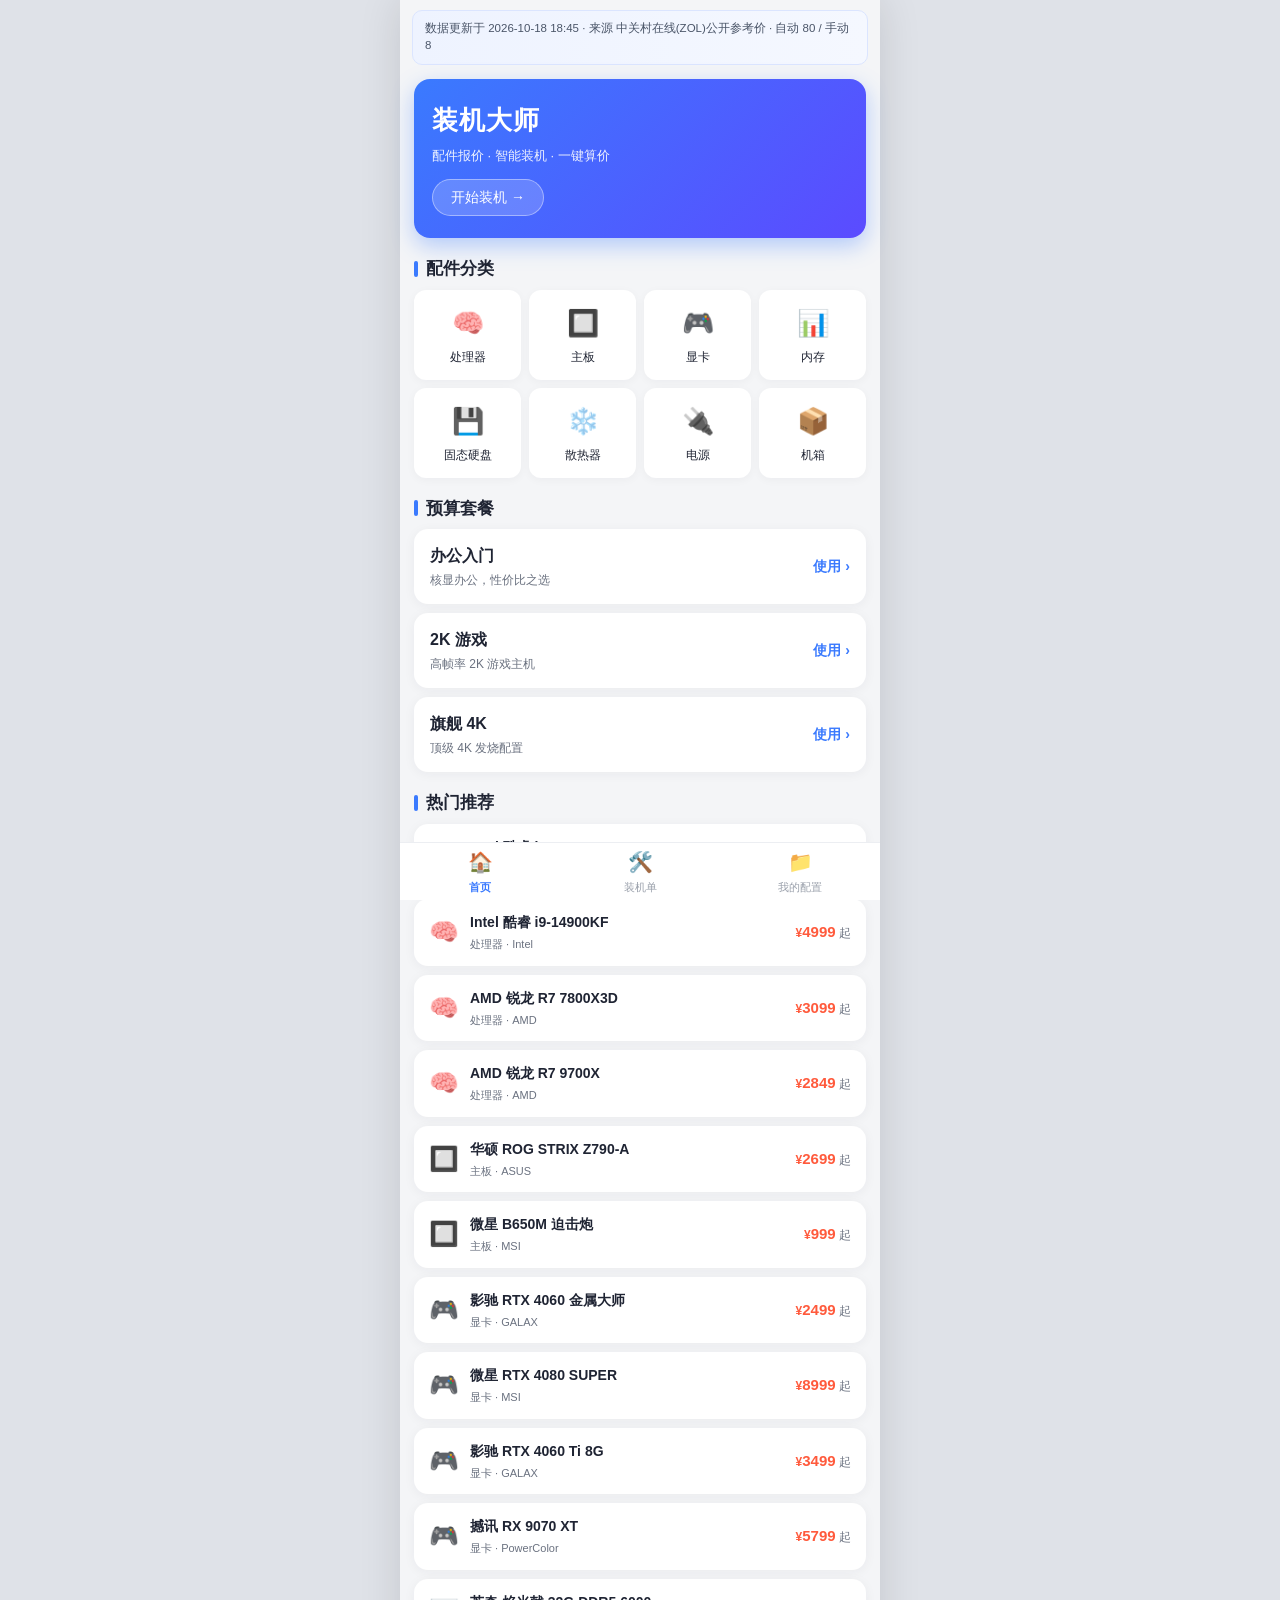
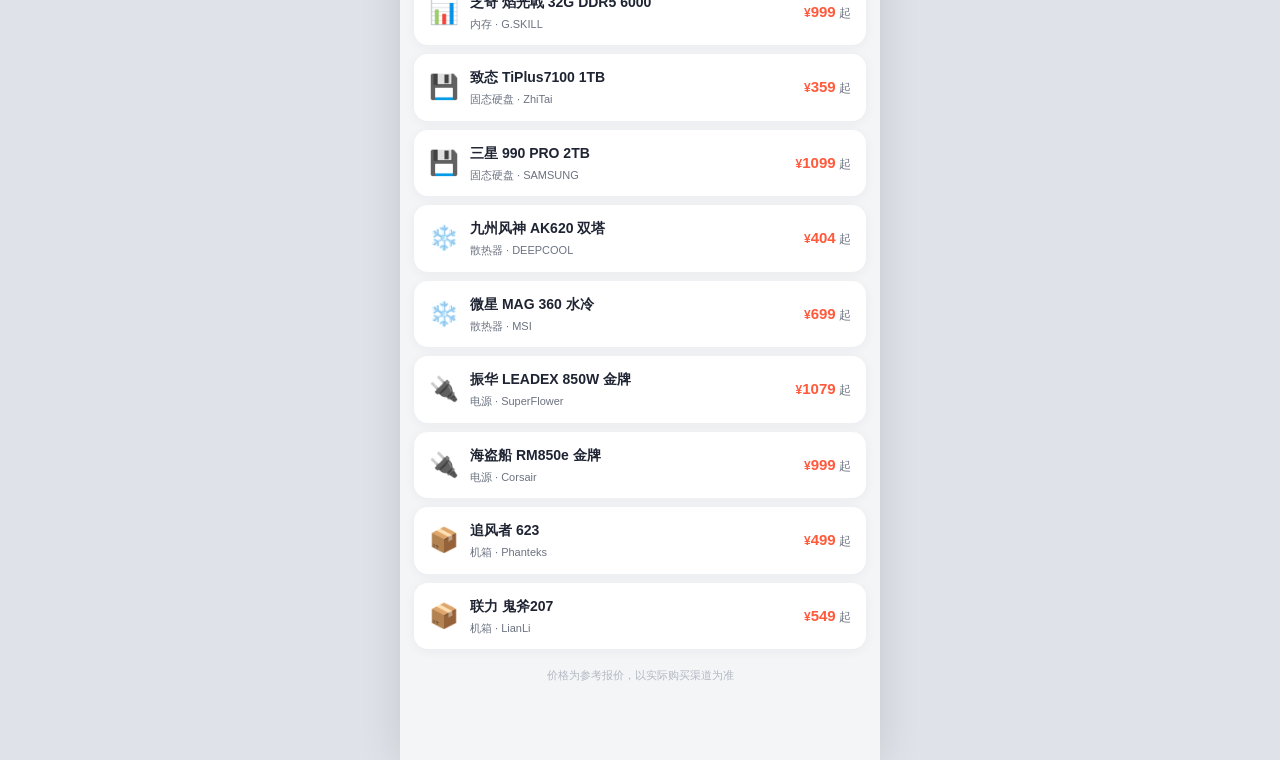
==== web/zjds/snapshot/index.html @ 1dfddd3e "feat: add isolated snapshot sub-site under /zjds/snapshot/" ====
<!DOCTYPE html>
<html lang="zh-CN">
<head>
  <meta charset="UTF-8" />
  <meta name="viewport" content="width=device-width, initial-scale=1.0, maximum-scale=1.0, user-scalable=no, viewport-fit=cover" />
  <meta http-equiv="Cache-Control" content="no-cache, no-store, must-revalidate" />
  <meta http-equiv="Pragma" content="no-cache" />
  <meta http-equiv="Expires" content="0" />
  <meta name="theme-color" content="#1f2433" />
  <title>装机大师 · 配件报价与智能装机</title>
  <meta name="description" content="装机大师 - 电脑配件报价与智能装机单。88 款 CPU/显卡/主板/内存等配件参考价，自动算总价、估算功耗、校验插槽与电源兼容性。" />
  <meta property="og:title" content="装机大师 · 配件报价与智能装机" />
  <meta property="og:description" content="88 款 PC 配件参考价 · 自动算总价 · 功耗估算 · 兼容性校验" />
  <meta property="og:type" content="website" />
  <meta property="og:image" content="cover.png" />
  <meta name="twitter:card" content="summary_large_image" />
  <link rel="stylesheet" href="style.css" />
</head>
<body>
  <div id="phone">
    <main id="view"></main>

    <!-- 底部 Tab -->
    <nav id="tabbar">
      <div class="tab" data-action="tab:home"><span class="tab-ico">🏠</span><span class="tab-tx">首页</span></div>
      <div class="tab" data-action="tab:build"><span class="tab-ico">🛠️</span><span class="tab-tx">装机单</span></div>
      <div class="tab" data-action="tab:mine"><span class="tab-ico">📁</span><span class="tab-tx">我的配置</span></div>
    </nav>
  </div>

  <!-- 选件弹层 -->
  <div id="sheet" class="sheet-mask hidden">
    <div class="sheet">
      <div class="sheet-head">
        <span id="sheet-title">选择配件</span>
        <span class="sheet-close" data-action="sheet:close">✕</span>
      </div>
      <div id="sheet-list" class="sheet-list"></div>
    </div>
  </div>

  <div id="toast" class="toast hidden"></div>

  <!-- 手动维护价编辑器 -->
  <div id="editor" class="editor-mask hidden">
    <div class="editor">
      <div class="editor-head">
        <span id="editor-title">手动维护价</span>
        <span class="editor-close" data-action="editor:close">✕</span>
      </div>
      <div id="editor-body" class="editor-body"></div>
    </div>
  </div>

  <script src="data.js"></script>
  <script src="app.js"></script>
</body>
</html>
---- web/zjds/snapshot/style.css ----
:root {
  --primary: #3a7afe;
  --primary-dark: #2b5fe0;
  --bg: #f4f5f7;
  --card: #ffffff;
  --text: #1f2433;
  --text-sub: #6b7280;
  --price: #ff5a3c;
  --ok: #18a058;
  --warn: #f0a020;
  --bad: #e54848;
  --line: #eceef2;
  --tab-h: 58px;
}
* { box-sizing: border-box; -webkit-tap-highlight-color: transparent; }
html, body { margin: 0; padding: 0; }
body {
  background: #dfe2e8;
  color: var(--text);
  font-family: -apple-system, BlinkMacSystemFont, "PingFang SC", "Helvetica Neue", Helvetica, sans-serif;
  font-size: 15px;
  line-height: 1.5;
}
#phone {
  max-width: 480px;
  margin: 0 auto;
  min-height: 100vh;
  background: var(--bg);
  position: relative;
  display: flex;
  flex-direction: column;
  box-shadow: 0 0 40px rgba(0,0,0,0.12);
}
#view { flex: 1; padding-bottom: calc(var(--tab-h) + env(safe-area-inset-bottom)); }
button { font-family: inherit; }

/* ---------- 通用 ---------- */
.card { background: var(--card); border-radius: 14px; box-shadow: 0 2px 12px rgba(31,36,51,0.05); }
.price { color: var(--price); font-weight: 700; }
.price-symbol { font-size: 12px; }
.price-unit { font-size: 12px; color: var(--text-sub); font-weight: 400; }
.tag { display: inline-block; padding: 2px 9px; border-radius: 999px; font-size: 11px; background: #eef3ff; color: var(--primary); margin-right: 6px; }
.tag.gray { background: #f0f1f4; color: var(--text-sub); }
.tag.ok { background: #e7f7ee; color: var(--ok); }
.tag.warn { background: #fdf3e3; color: var(--warn); }
.tag.bad { background: #fdecec; color: var(--bad); }
.section-title { font-size: 17px; font-weight: 800; margin: 18px 14px 8px; display: flex; align-items: center; }
.section-title::before { content: ""; width: 4px; height: 16px; background: var(--primary); border-radius: 3px; margin-right: 8px; }
.hidden { display: none !important; }

/* ---------- 首页 ---------- */
.hero { margin: 14px; padding: 22px 18px; border-radius: 16px; background: linear-gradient(135deg, #3a7afe, #5b4bff); color: #fff; box-shadow: 0 8px 22px rgba(58,122,254,0.35); }
.hero-title { font-size: 26px; font-weight: 800; letter-spacing: 1px; }
.hero-sub { font-size: 13px; opacity: .9; margin-top: 6px; }
.hero-cta { display: inline-block; margin-top: 14px; padding: 7px 18px; background: rgba(255,255,255,.18); border: 1px solid rgba(255,255,255,.4); border-radius: 999px; font-size: 14px; }

.cat-grid { display: grid; grid-template-columns: repeat(4, 1fr); gap: 8px; padding: 0 14px; }
.cat-item { background: var(--card); border-radius: 12px; padding: 14px 4px; text-align: center; box-shadow: 0 2px 10px rgba(31,36,51,0.04); }
.cat-icon { font-size: 26px; }
.cat-name { font-size: 12px; margin-top: 5px; }

.preset-list, .hot-list { padding: 0 14px; }
.preset { display: flex; align-items: center; justify-content: space-between; padding: 15px 16px; margin-bottom: 9px; }
.preset-name { font-size: 16px; font-weight: 700; }
.preset-desc { font-size: 12px; color: var(--text-sub); margin-top: 3px; }
.preset-go { color: var(--primary); font-size: 14px; font-weight: 600; }

.hot { display: flex; align-items: center; padding: 13px 15px; margin-bottom: 9px; }
.hot-icon { font-size: 24px; margin-right: 11px; }
.hot-body { flex: 1; min-width: 0; }
.hot-name { font-size: 14px; font-weight: 600; overflow: hidden; text-overflow: ellipsis; white-space: nowrap; }
.hot-cat { font-size: 11px; color: var(--text-sub); margin-top: 3px; }
.footer { text-align: center; color: #b3b8c2; font-size: 11px; margin: 18px 0; }

/* ---------- 分类/详情 顶部 ---------- */
.sub-header { position: sticky; top: 0; z-index: 5; display: flex; align-items: center; padding: 12px 14px; background: #fff; border-bottom: 1px solid var(--line); }
.sub-back { font-size: 22px; margin-right: 10px; color: var(--text); }
.sub-title { font-size: 17px; font-weight: 800; }

/* ---------- 分类列表 ---------- */
.cat-head { display: flex; align-items: center; padding: 14px 8px 10px 18px; }
.cat-head-icon { font-size: 30px; margin-right: 11px; }
.cat-head-name { font-size: 19px; font-weight: 800; }
.cat-head-desc { font-size: 12px; color: var(--text-sub); margin-top: 3px; }
.sort-bar { display: flex; gap: 8px; padding: 0 14px 10px; }
.sort-item { padding: 6px 15px; background: #fff; border-radius: 999px; font-size: 13px; color: var(--text-sub); border: 1px solid var(--line); }
.sort-item.active { color: #fff; background: var(--primary); border-color: var(--primary); }
.part { display: flex; align-items: center; justify-content: space-between; padding: 14px 15px; margin: 0 14px 9px; }
.part-main { flex: 1; min-width: 0; }
.part-name { font-size: 15px; font-weight: 600; overflow: hidden; text-overflow: ellipsis; white-space: nowrap; }
.part-spec { font-size: 12px; color: var(--text-sub); margin-top: 4px; }
.part-brand { font-size: 11px; color: #aab0bb; margin-top: 3px; }
.part-side { text-align: right; margin-left: 11px; }
.add-btn { margin-top: 7px; padding: 5px 15px; background: #eef3ff; color: var(--primary); border-radius: 999px; font-size: 12px; font-weight: 600; display: inline-block; }

/* ---------- 详情 ---------- */
.detail-head { display: flex; align-items: center; padding: 18px; margin: 14px; }
.detail-icon { font-size: 34px; margin-right: 13px; }
.detail-name { font-size: 18px; font-weight: 800; }
.detail-brand { font-size: 13px; color: var(--text-sub); margin-top: 4px; }
.price-card { margin: 0 14px; padding: 16px 18px; display: flex; align-items: baseline; justify-content: space-between; background: linear-gradient(135deg, #fff5f2, #fff); }
.price-label { font-size: 13px; color: var(--text-sub); }
.price-card .price { font-size: 30px; }
.spec { padding: 4px 18px; margin: 10px 14px 0; }
.spec-row { display: flex; padding: 13px 0; border-bottom: 1px solid var(--line); }
.spec-row:last-child { border-bottom: none; }
.spec-label { width: 90px; color: var(--text-sub); font-size: 13px; }
.spec-value { flex: 1; font-size: 14px; font-weight: 500; }
.detail-actions { display: flex; gap: 10px; padding: 18px 14px; }
.btn { flex: 1; padding: 13px 0; border: none; border-radius: 999px; font-size: 15px; font-weight: 600; }
.btn-ghost { background: #eef1f6; color: var(--text); }
.btn-primary { background: var(--primary); color: #fff; }

/* ---------- 装机单 ---------- */
.name-bar { display: flex; align-items: center; padding: 11px 15px; margin: 14px; }
.name-input { flex: 1; font-size: 16px; font-weight: 700; border: none; outline: none; background: transparent; }
.clear-link { color: var(--text-sub); font-size: 13px; margin-left: 11px; }
.rows .row { display: flex; align-items: center; padding: 13px 14px; margin: 0 14px 8px; }
.row-icon { font-size: 22px; margin-right: 11px; }
.row-main { flex: 1; min-width: 0; }
.row-cat { font-size: 11px; color: var(--text-sub); }
.row-part { font-size: 14px; font-weight: 600; margin-top: 3px; overflow: hidden; text-overflow: ellipsis; white-space: nowrap; }
.row-empty { font-size: 13px; color: var(--primary); margin-top: 3px; }
.row-right { text-align: right; margin-left: 9px; }
.row-del { font-size: 11px; color: var(--bad); margin-top: 5px; }
.row-add { padding: 5px 13px; background: var(--primary); color: #fff; border-radius: 999px; font-size: 12px; }

.issues { margin: 4px 18px 0; }
.issue { font-size: 12px; padding: 9px 12px; border-radius: 9px; margin-bottom: 7px; display: flex; align-items: center; }
.issue-dot { margin-right: 6px; font-size: 9px; }
.issue.bad { background: #fdecec; color: var(--bad); }
.issue.warn { background: #fdf3e3; color: var(--warn); }
.issue.ok { background: #e7f7ee; color: var(--ok); }

.summary { position: fixed; left: 0; right: 0; bottom: var(--tab-h); max-width: 480px; margin: 0 auto; display: flex; align-items: center; padding: 10px 14px calc(10px + env(safe-area-inset-bottom)); background: #fff; box-shadow: 0 -2px 12px rgba(0,0,0,0.06); }
.summary-info { flex: 1; }
.summary-total { font-size: 14px; }
.summary-total .price { font-size: 21px; }
.summary-sub { font-size: 11px; color: var(--text-sub); margin-top: 3px; }
.save-btn { margin: 0 0 0 11px; padding: 0 22px; line-height: 44px; border: none; border-radius: 999px; background: var(--primary); color: #fff; font-size: 14px; font-weight: 600; }

/* ---------- 我的配置 ---------- */
.build-card { padding: 15px 16px; margin: 0 14px 11px; }
.build-head { display: flex; align-items: baseline; justify-content: space-between; }
.build-name { font-size: 16px; font-weight: 800; }
.build-head .price { font-size: 20px; }
.build-time { font-size: 11px; color: var(--text-sub); margin-top: 4px; }
.build-parts { margin-top: 11px; border-top: 1px solid var(--line); padding-top: 9px; }
.bp { display: flex; align-items: center; padding: 4px 0; font-size: 13px; }
.bp-icon { margin-right: 7px; }
.bp-cat { width: 56px; color: var(--text-sub); flex-shrink: 0; }
.bp-name { flex: 1; overflow: hidden; text-overflow: ellipsis; white-space: nowrap; }
.build-actions { display: flex; gap: 10px; margin-top: 12px; }
.ba { flex: 1; text-align: center; padding: 9px 0; border-radius: 999px; font-size: 14px; font-weight: 600; }
.ba.ghost { background: #eef1f6; color: var(--text); }
.ba.danger { background: #fdecec; color: var(--bad); }
.empty { text-align: center; color: var(--text-sub); padding: 90px 20px; font-size: 14px; }
.empty-cta { margin-top: 13px; color: var(--primary); font-weight: 600; font-size: 15px; }

/* ---------- 弹层 ---------- */
.sheet-mask { position: fixed; inset: 0; background: rgba(0,0,0,.45); z-index: 50; display: flex; align-items: flex-end; }
.sheet { width: 100%; max-width: 480px; margin: 0 auto; background: #fff; border-radius: 18px 18px 0 0; max-height: 78vh; display: flex; flex-direction: column; padding-bottom: env(safe-area-inset-bottom); }
.sheet-head { display: flex; justify-content: space-between; align-items: center; padding: 16px 18px; font-size: 16px; font-weight: 800; border-bottom: 1px solid var(--line); }
.sheet-close { color: var(--text-sub); font-size: 20px; }
.sheet-list { flex: 1; padding: 6px 14px 14px; overflow-y: auto; -webkit-overflow-scrolling: touch; }
.pick { display: flex; align-items: center; justify-content: space-between; padding: 13px 14px; border-radius: 11px; margin-top: 7px; background: #f7f8fa; }
.pick.picked { background: #eef3ff; }
.pick-body { flex: 1; min-width: 0; }
.pick-name { font-size: 14px; font-weight: 600; }
.pick-brand { font-size: 11px; color: var(--text-sub); margin-top: 3px; }
.pick-side { display: flex; align-items: center; gap: 10px; margin-left: 9px; }
.pick-check { color: var(--primary); font-weight: 700; font-size: 17px; }

/* ---------- Tab ---------- */
#tabbar { position: fixed; left: 0; right: 0; bottom: 0; max-width: 480px; margin: 0 auto; height: calc(var(--tab-h) + env(safe-area-inset-bottom)); padding-bottom: env(safe-area-inset-bottom); display: flex; background: #fff; border-top: 1px solid var(--line); z-index: 20; }
.tab { flex: 1; display: flex; flex-direction: column; align-items: center; justify-content: center; color: #9aa0ab; font-size: 11px; gap: 2px; }
.tab .tab-ico { font-size: 20px; }
.tab.active { color: var(--primary); font-weight: 700; }

/* ---------- Toast ---------- */
.toast { position: fixed; left: 50%; top: 42%; transform: translateX(-50%); background: rgba(0,0,0,.82); color: #fff; padding: 10px 18px; border-radius: 10px; font-size: 14px; z-index: 99; }

/* ---------- 数据更新条 / 价格来源 ---------- */
.data-bar { margin: 10px 12px 0; padding: 9px 12px; background: linear-gradient(90deg,#eef3ff,#f5f8ff); border: 1px solid #dbe5ff; border-radius: 10px; font-size: 11.5px; color: #4a5568; line-height: 1.5; }
.src-tag { display: inline-block; margin-top: 6px; padding: 1px 7px; border-radius: 999px; font-size: 10.5px; font-weight: 600; }
.src-tag.zol { background: #e8f6ee; color: var(--ok); border: 1px solid #bfe6cd; }
.src-tag.manual { background: #fff3e6; color: #c97a16; border: 1px solid #f3d9b3; }
.src-tag.mine { background: #eef0ff; color: var(--primary); border: 1px solid #c5cbff; }
.price-range { margin-top: 4px; font-size: 12px; color: var(--text-sub); }
.price-src { margin-top: 4px; font-size: 11px; color: var(--text-sub); }
.price-note { margin-top: 4px; font-size: 11.5px; color: var(--primary); }

/* 手动维护价：可点击入口 */
.price-edit { margin-top: 10px; display: inline-flex; align-items: center; gap: 4px; padding: 6px 12px; background: #f3f5ff; color: var(--primary); border: 1px solid #c5cbff; border-radius: 999px; font-size: 12px; font-weight: 600; cursor: pointer; user-select: none; }
.price-edit:active { background: #e6e9ff; }
.price-link { margin-top: 10px; margin-left: 8px; display: inline-flex; align-items: center; gap: 2px; padding: 6px 12px; background: #eafaf0; color: #1a8a4a; border: 1px solid #b6e3c8; border-radius: 999px; font-size: 12px; font-weight: 600; text-decoration: none; }
.price-link:active { background: #d8f3e4; }

/* ---------- 手动维护价编辑器 ---------- */
.editor-mask { position: fixed; inset: 0; background: rgba(0,0,0,.45); display: flex; align-items: flex-end; justify-content: center; z-index: 60; }
.editor { width: 100%; max-width: 480px; background: #fff; border-radius: 18px 18px 0 0; padding: 16px 18px calc(18px + env(safe-area-inset-bottom)); animation: slideUp .22s ease; }
@keyframes slideUp { from { transform: translateY(100%); } to { transform: translateY(0); } }
.editor-head { display: flex; align-items: center; justify-content: space-between; font-size: 15px; font-weight: 700; color: var(--text); margin-bottom: 14px; }
.editor-close { font-size: 18px; color: #9aa0ab; padding: 4px 8px; cursor: pointer; }
.editor-row { margin-bottom: 14px; }
.editor-row > label { display: block; font-size: 12.5px; color: var(--text-sub); margin-bottom: 6px; }
.editor-cur { font-size: 14px; color: var(--text); }
.editor-cur b { color: var(--primary); }
.editor-input { width: 100%; box-sizing: border-box; padding: 11px 13px; border: 1px solid var(--line); border-radius: 11px; font-size: 15px; color: var(--text); background: #fafbff; outline: none; }
.editor-input:focus { border-color: var(--primary); background: #fff; }
.editor-tip { font-size: 11px; color: #9aa0ab; line-height: 1.5; margin-bottom: 14px; }
.editor-actions { display: flex; gap: 10px; }
.editor-actions .ba { flex: 1; text-align: center; padding: 12px 0; border-radius: 12px; font-size: 14px; font-weight: 600; cursor: pointer; }
.editor-actions .ba.primary { background: var(--primary); color: #fff; }
.editor-actions .ba.ghost { background: #f2f3f7; color: var(--text-sub); }
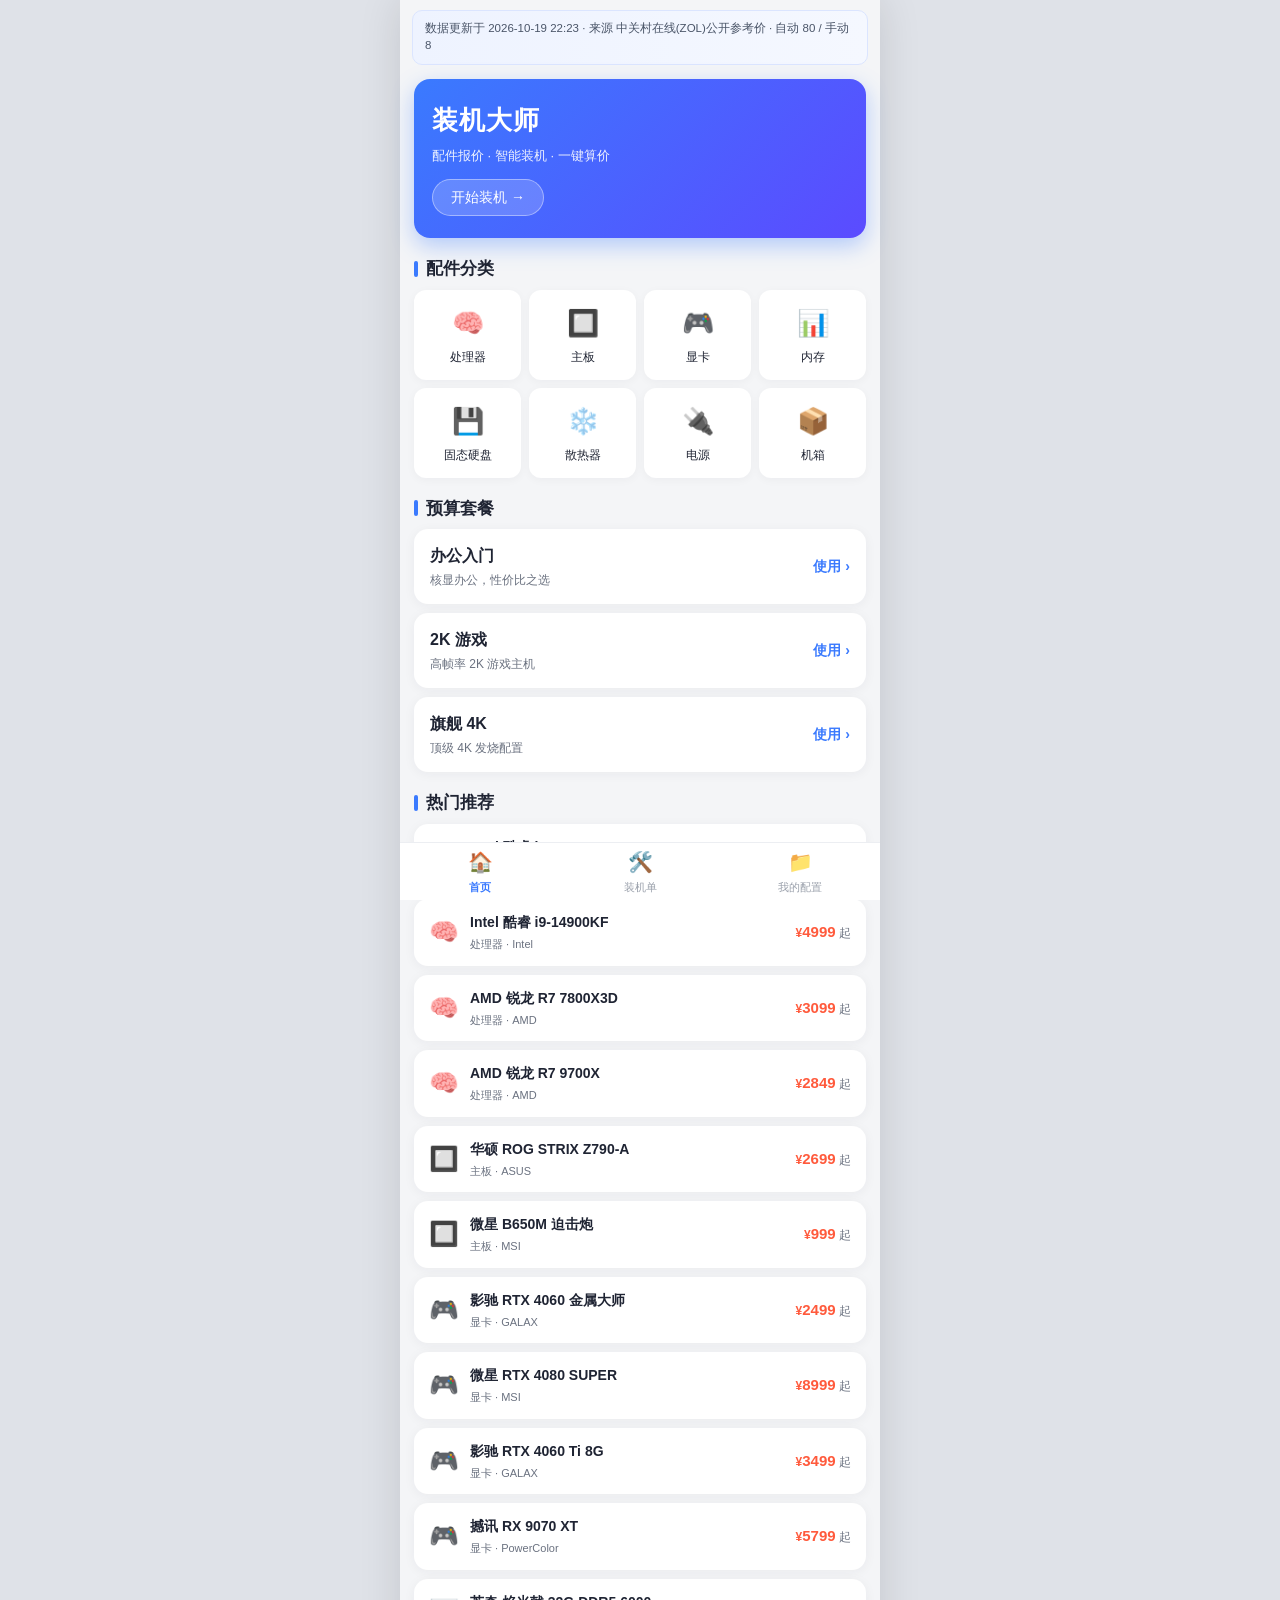
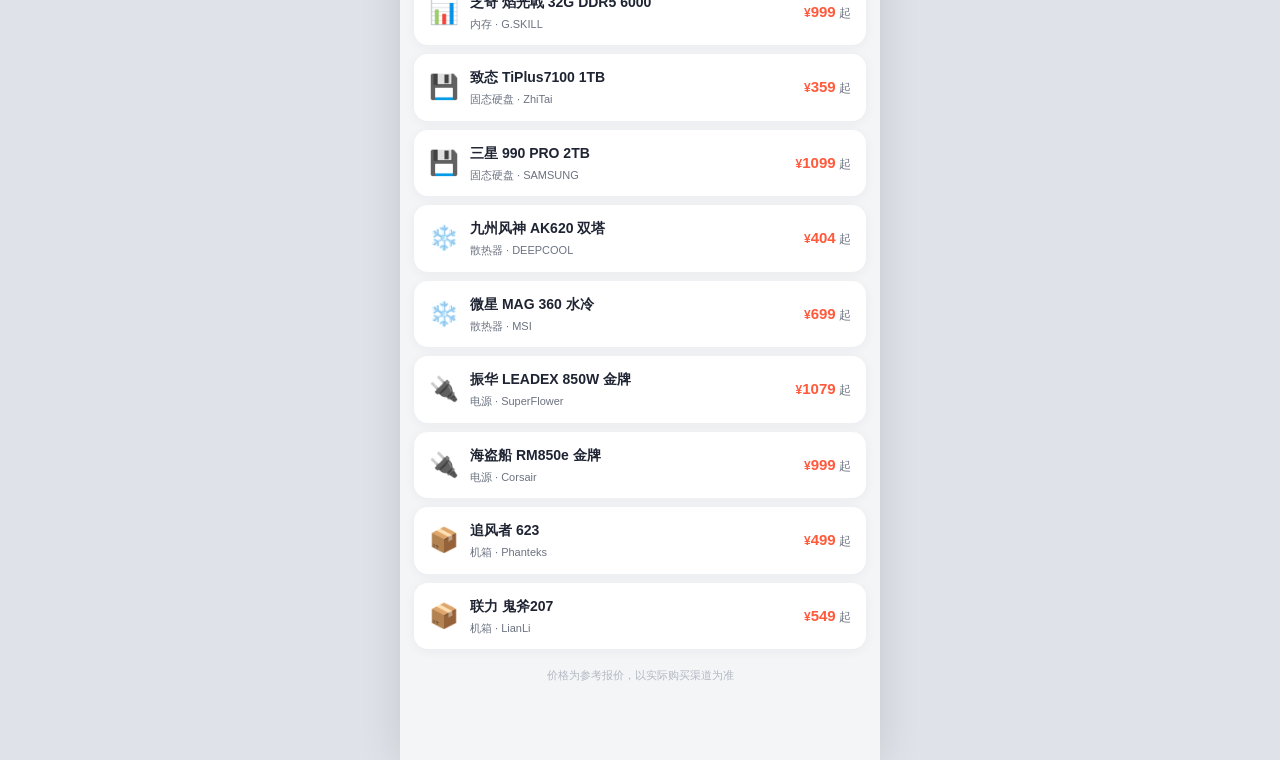
==== commit 8020625b: "chore: unfreeze snapshot - mark as following root daily data (2026-10-20)" ====
--- a/web/zjds/snapshot/index.html
+++ b/web/zjds/snapshot/index.html
@@ -1,4 +1,5 @@
 <!DOCTYPE html>
+<!-- 本目录为「独立快照站」，已解冻：数据跟随根站每日自动更新（localStorage 前缀 zjds_sandbox_* 仍与根站隔离）。最后同步推送：2026-10-20 解冻。 -->
 <html lang="zh-CN">
 <head>
   <meta charset="UTF-8" />
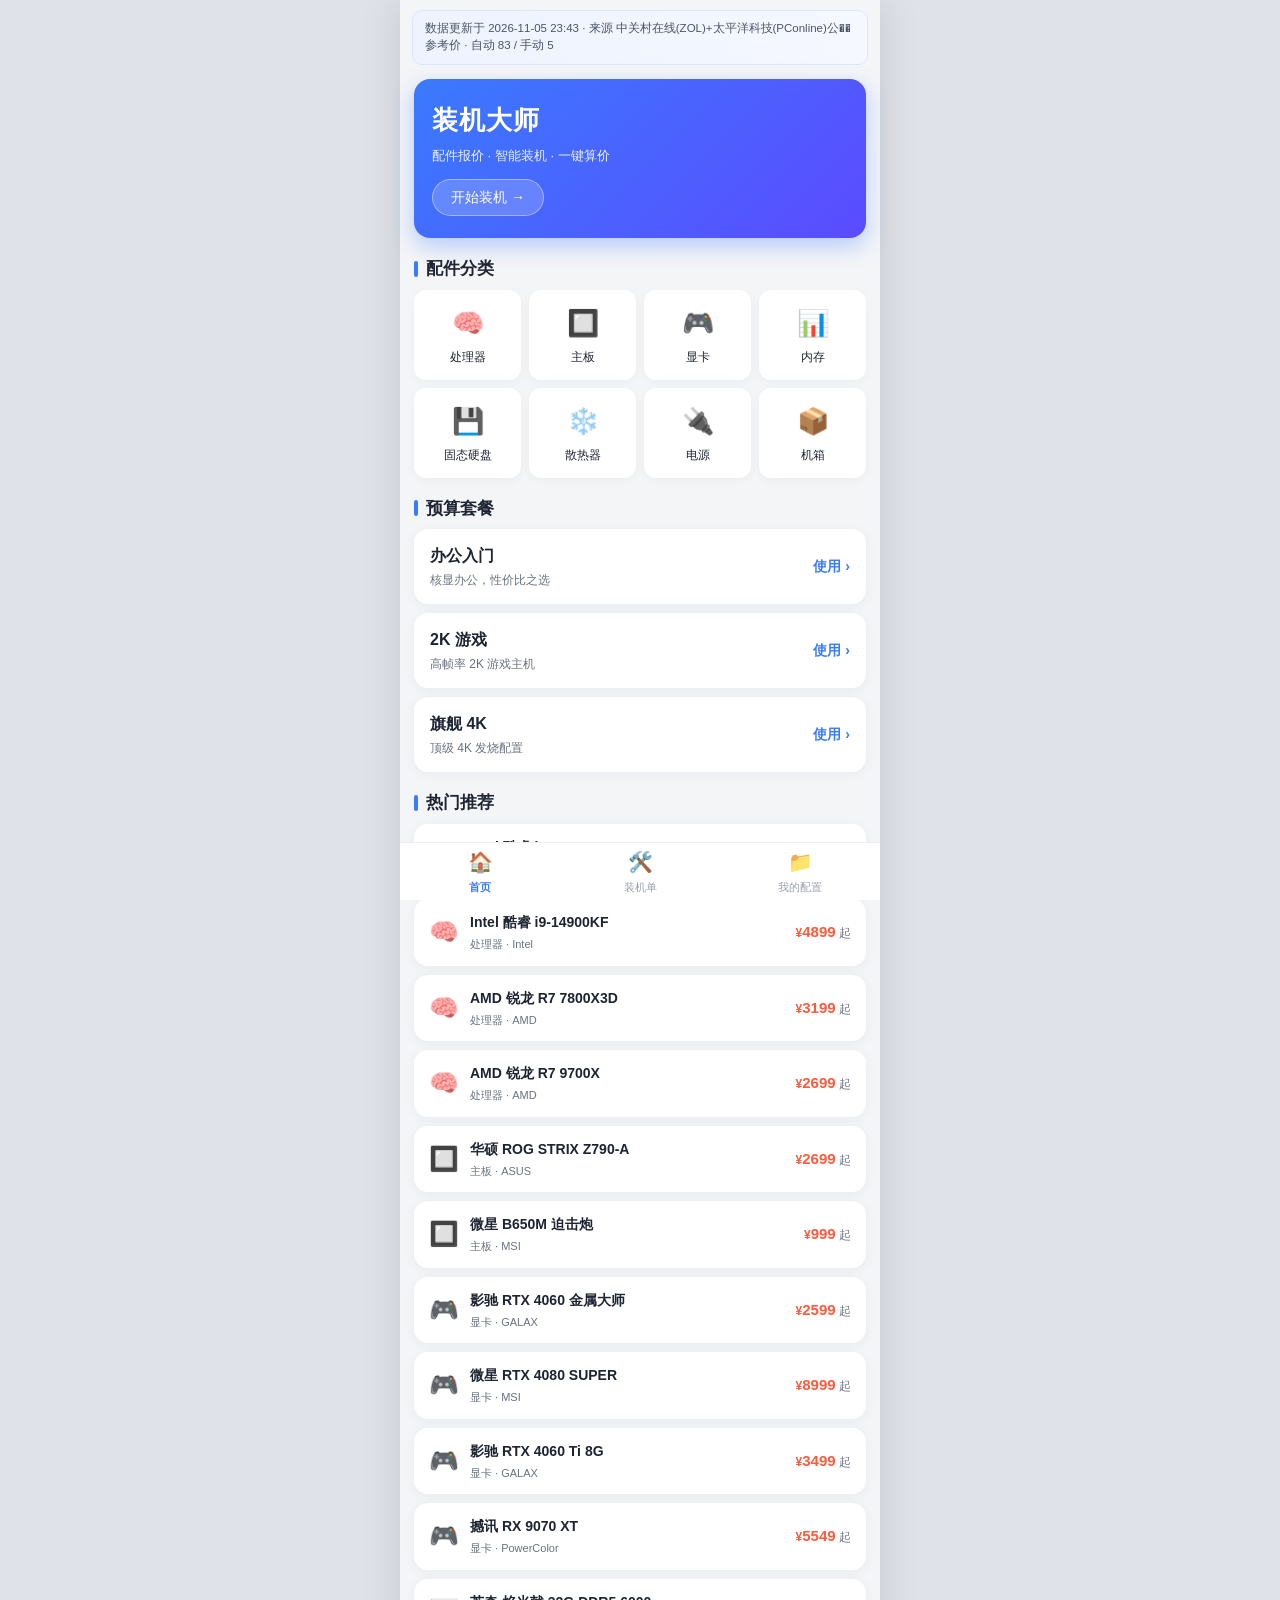
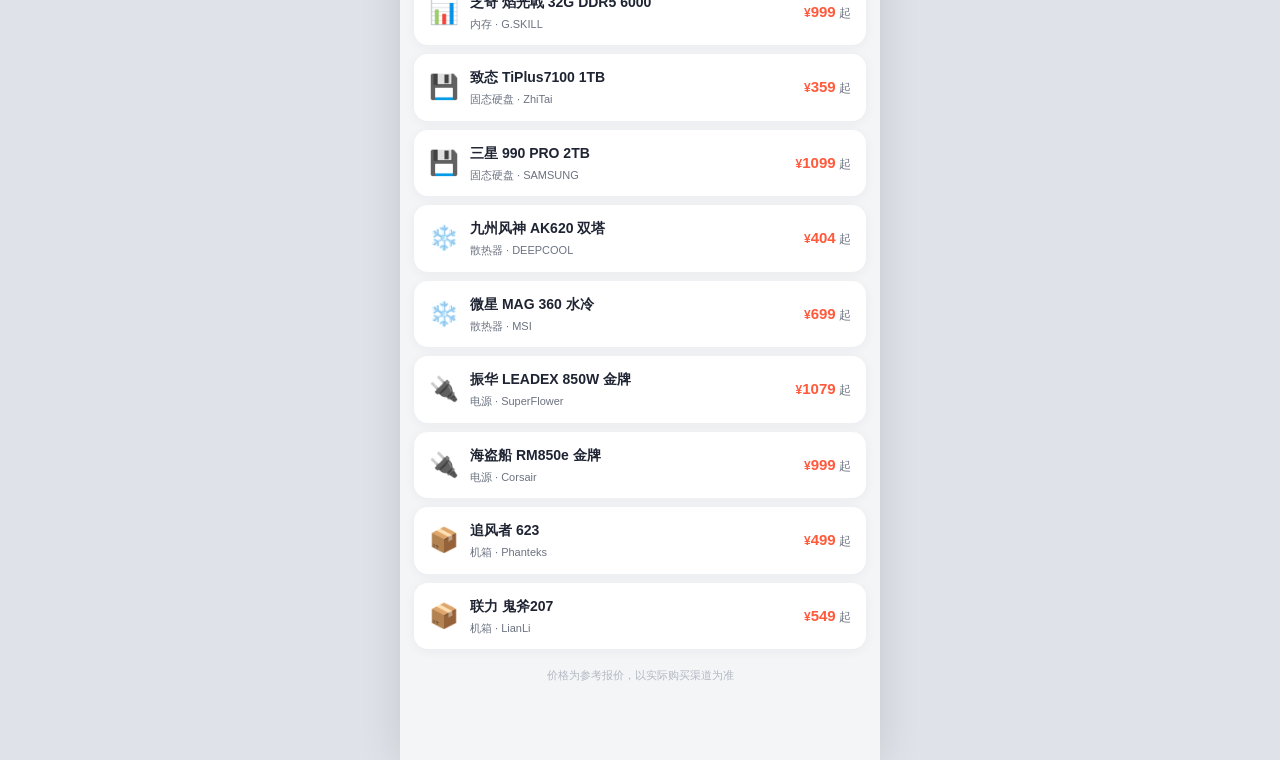
==== commit ee7bb3e8: "chore: 快照站 /snapshot 同步至 2026-11-06（双源+最新价） - data.js: 更新为根站最新(updatedAt 2026-11-05T23:43Z = 北京 11-0" ====
--- a/web/zjds/snapshot/index.html
+++ b/web/zjds/snapshot/index.html
@@ -1,5 +1,5 @@
 <!DOCTYPE html>
-<!-- 本目录为「独立快照站」，已解冻：数据跟随根站每日自动更新（localStorage 前缀 zjds_sandbox_* 仍与根站隔离）。最后同步推送：2026-10-20 解冻。 -->
+<!-- 本目录为「独立快照站」副本：数据已手动同步至 2026-11-06（与根站双源一致）。注意：与根站同域名同 origin，localStorage(pc_draft/pc_builds/pc_overrides) 实际共享，并非真正隔离。如需让它每日自动跟随根站最新价，可在本文件 data.js 之后追加 <script src="https://tianxie1983.github.io/zjds/data.js"></script>（后加载覆盖先加载）。 -->
 <html lang="zh-CN">
 <head>
   <meta charset="UTF-8" />
--- a/web/zjds/snapshot/style.css
+++ b/web/zjds/snapshot/style.css
@@ -184,6 +184,8 @@
 .data-bar { margin: 10px 12px 0; padding: 9px 12px; background: linear-gradient(90deg,#eef3ff,#f5f8ff); border: 1px solid #dbe5ff; border-radius: 10px; font-size: 11.5px; color: #4a5568; line-height: 1.5; }
 .src-tag { display: inline-block; margin-top: 6px; padding: 1px 7px; border-radius: 999px; font-size: 10.5px; font-weight: 600; }
 .src-tag.zol { background: #e8f6ee; color: var(--ok); border: 1px solid #bfe6cd; }
+.src-tag.dual { background: #e7f0ff; color: #2563eb; border: 1px solid #bcd2ff; }
+.src-tag.pc { background: #f1eaff; color: #7c3aed; border: 1px solid #d8c4ff; }
 .src-tag.manual { background: #fff3e6; color: #c97a16; border: 1px solid #f3d9b3; }
 .src-tag.mine { background: #eef0ff; color: var(--primary); border: 1px solid #c5cbff; }
 .price-range { margin-top: 4px; font-size: 12px; color: var(--text-sub); }
@@ -193,8 +195,11 @@
 /* 手动维护价：可点击入口 */
 .price-edit { margin-top: 10px; display: inline-flex; align-items: center; gap: 4px; padding: 6px 12px; background: #f3f5ff; color: var(--primary); border: 1px solid #c5cbff; border-radius: 999px; font-size: 12px; font-weight: 600; cursor: pointer; user-select: none; }
 .price-edit:active { background: #e6e9ff; }
-.price-link { margin-top: 10px; margin-left: 8px; display: inline-flex; align-items: center; gap: 2px; padding: 6px 12px; background: #eafaf0; color: #1a8a4a; border: 1px solid #b6e3c8; border-radius: 999px; font-size: 12px; font-weight: 600; text-decoration: none; }
+.price-links { display: flex; flex-wrap: wrap; gap: 8px; margin-top: 10px; align-items: center; }
+.price-link { margin-top: 0; display: inline-flex; align-items: center; gap: 2px; padding: 6px 12px; background: #eafaf0; color: #1a8a4a; border: 1px solid #b6e3c8; border-radius: 999px; font-size: 12px; font-weight: 600; text-decoration: none; }
 .price-link:active { background: #d8f3e4; }
+.price-link.pc { background: #f3edff; color: #7c3aed; border: 1px solid #d8c4ff; }
+.price-link.pc:active { background: #e6dcff; }
 
 /* ---------- 手动维护价编辑器 ---------- */
 .editor-mask { position: fixed; inset: 0; background: rgba(0,0,0,.45); display: flex; align-items: flex-end; justify-content: center; z-index: 60; }
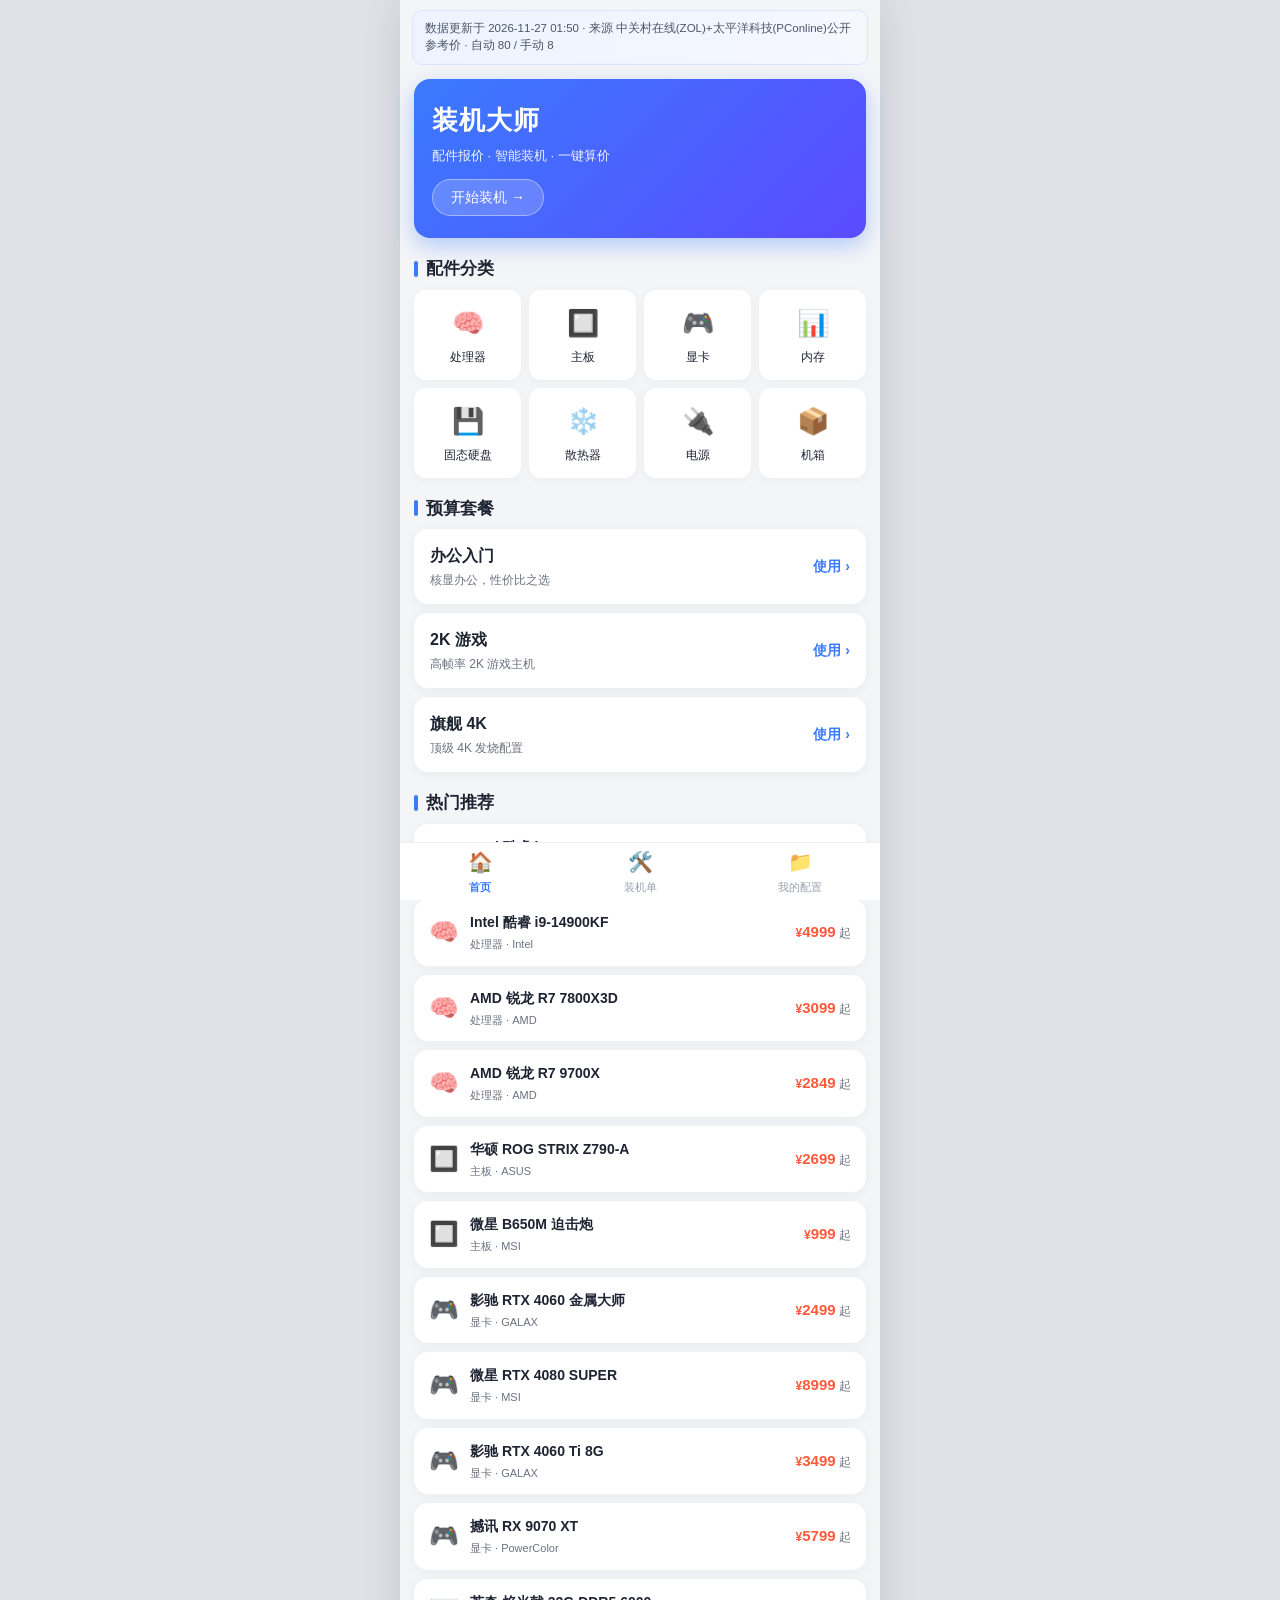
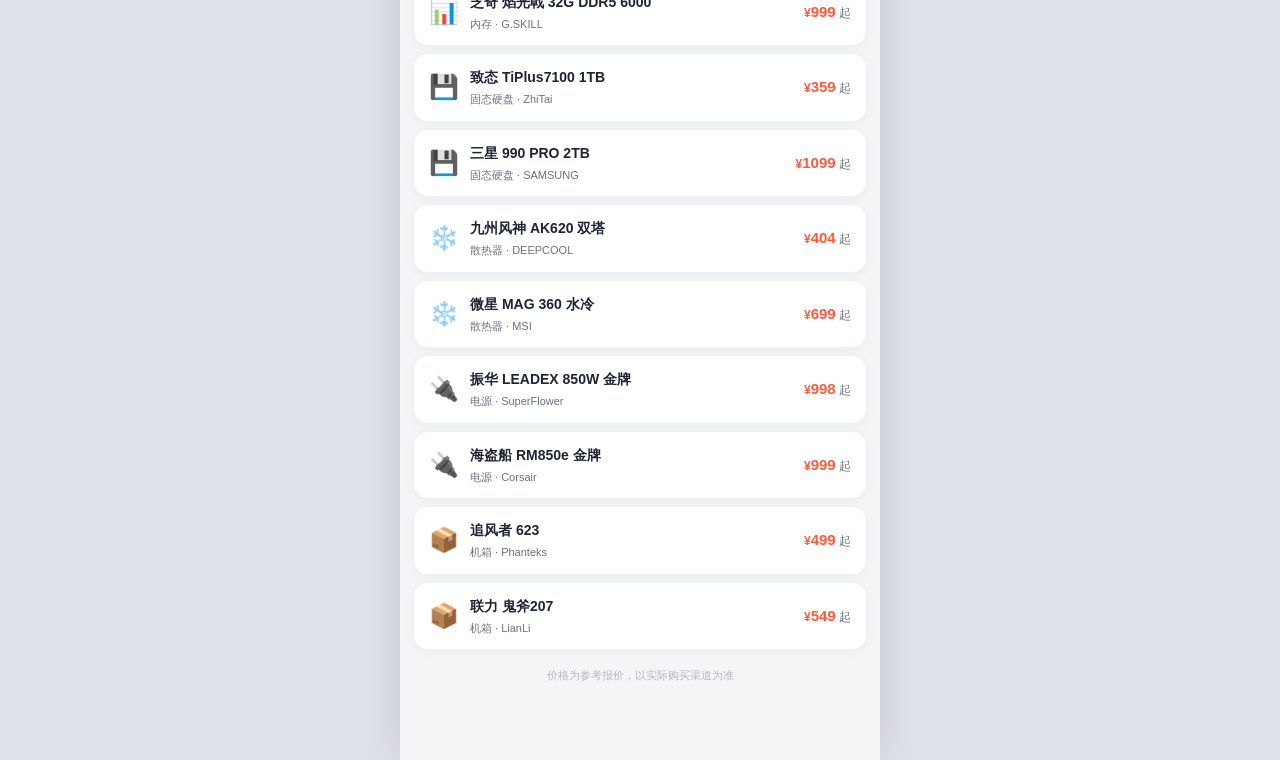
==== commit edcd4aa7: "chore: 快照站 /snapshot 同步至 2026-11-27（根站最新价+双源）" ====
--- a/web/zjds/snapshot/index.html
+++ b/web/zjds/snapshot/index.html
@@ -1,5 +1,5 @@
 <!DOCTYPE html>
-<!-- 本目录为「独立快照站」副本：数据已手动同步至 2026-11-06（与根站双源一致）。注意：与根站同域名同 origin，localStorage(pc_draft/pc_builds/pc_overrides) 实际共享，并非真正隔离。如需让它每日自动跟随根站最新价，可在本文件 data.js 之后追加 <script src="https://tianxie1983.github.io/zjds/data.js"></script>（后加载覆盖先加载）。 -->
+<!-- 本目录为「独立快照站」副本：数据已手动同步至 2026-11-27（与根站双源一致）。注意：与根站同域名同 origin，localStorage(pc_draft/pc_builds/pc_overrides) 实际共享，并非真正隔离。如需让它每日自动跟随根站最新价，可在本文件 data.js 之后追加 <script src="https://tianxie1983.github.io/zjds/data.js"></script>（后加载覆盖先加载）。 -->
 <html lang="zh-CN">
 <head>
   <meta charset="UTF-8" />
